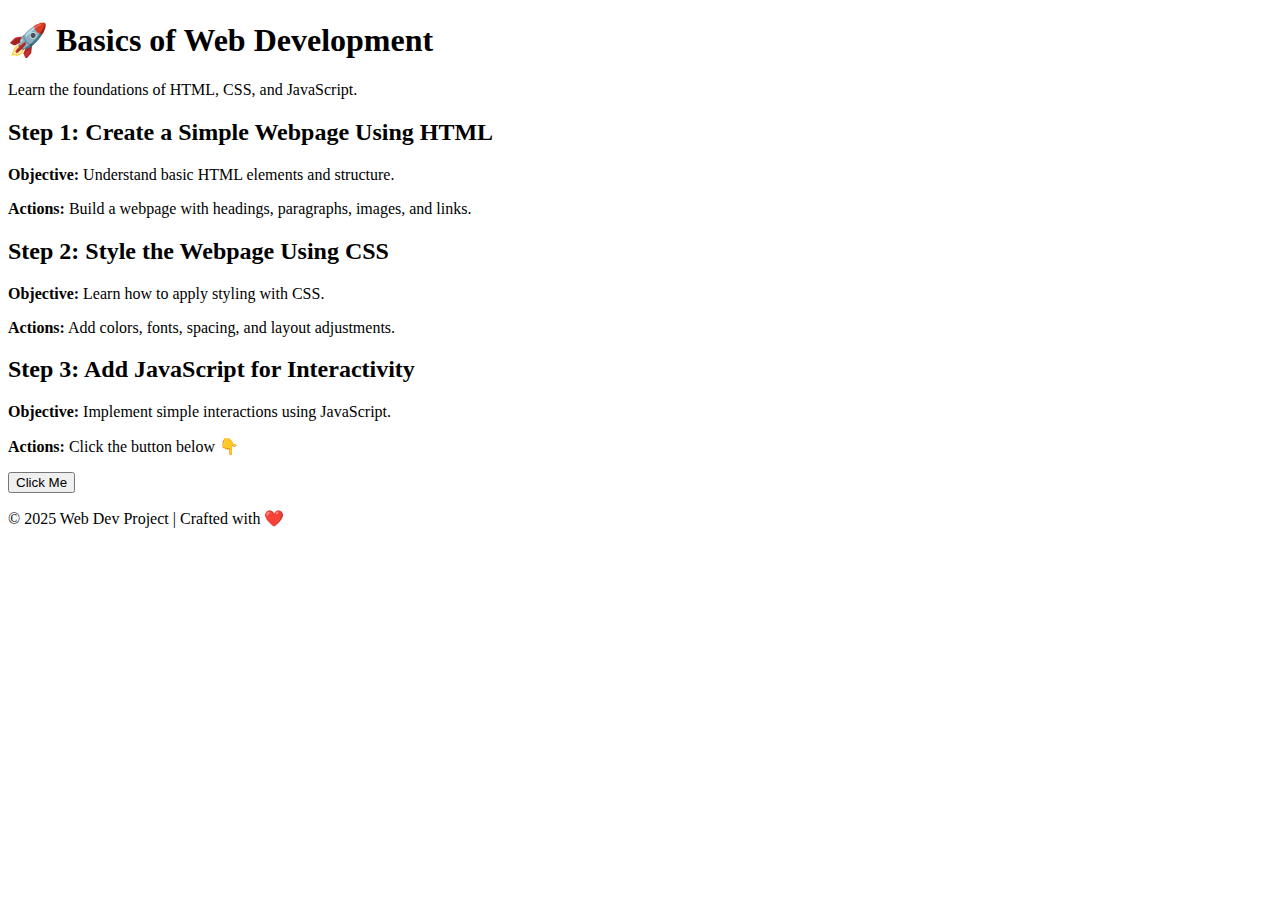
==== index.html @ 35734cfb "Create index.html" ====
<!DOCTYPE html>
<html lang="en">
<head>
  <meta charset="UTF-8" />
  <meta name="viewport" content="width=device-width, initial-scale=1.0" />
  <title>Basics of Web Development</title>
  <link rel="stylesheet" href="style.css" />
</head>
<body>
  <div class="container">
    <header>
      <h1>🚀 Basics of Web Development</h1>
      <p>Learn the foundations of HTML, CSS, and JavaScript.</p>
    </header>

    <main>
      <section class="card">
        <h2>Step 1: Create a Simple Webpage Using HTML</h2>
        <p><strong>Objective:</strong> Understand basic HTML elements and structure.</p>
        <p><strong>Actions:</strong> Build a webpage with headings, paragraphs, images, and links.</p>
      </section>

      <section class="card">
        <h2>Step 2: Style the Webpage Using CSS</h2>
        <p><strong>Objective:</strong> Learn how to apply styling with CSS.</p>
        <p><strong>Actions:</strong> Add colors, fonts, spacing, and layout adjustments.</p>
      </section>

      <section class="card">
        <h2>Step 3: Add JavaScript for Interactivity</h2>
        <p><strong>Objective:</strong> Implement simple interactions using JavaScript.</p>
        <p><strong>Actions:</strong> Click the button below 👇</p>
        <button onclick="showAlert()">Click Me</button>
      </section>
    </main>

    <footer>
      <p>&copy; 2025 Web Dev Project | Crafted with ❤️</p>
    </footer>
  </div>

  <script src="script.js"></script>
</body>
</html>
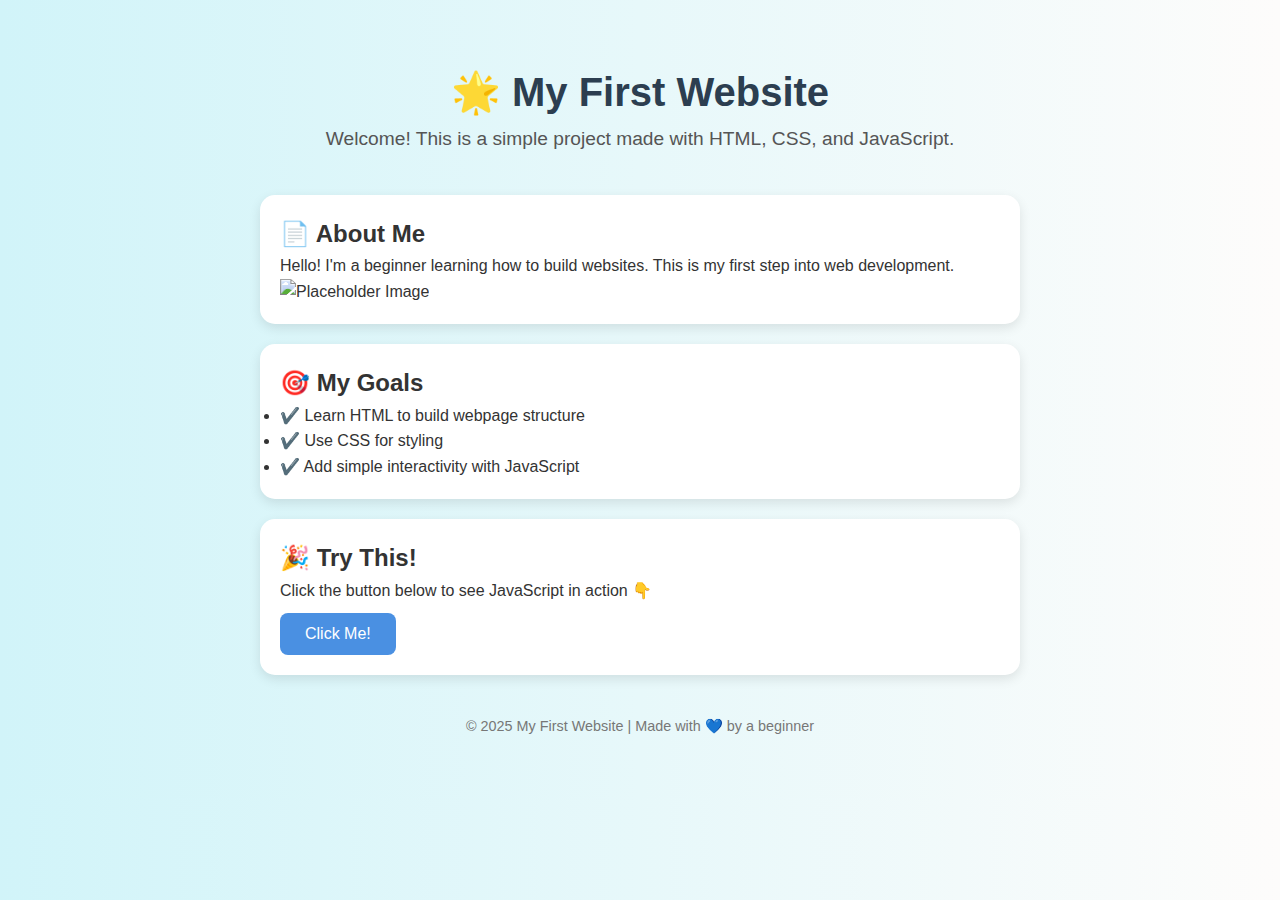
==== commit 70d881c9: "Update index.html" ====
--- a/index.html
+++ b/index.html
@@ -3,39 +3,41 @@
 <head>
   <meta charset="UTF-8" />
   <meta name="viewport" content="width=device-width, initial-scale=1.0" />
-  <title>Basics of Web Development</title>
+  <title>My First Website</title>
   <link rel="stylesheet" href="style.css" />
 </head>
 <body>
   <div class="container">
     <header>
-      <h1>🚀 Basics of Web Development</h1>
-      <p>Learn the foundations of HTML, CSS, and JavaScript.</p>
+      <h1>🌟 My First Website</h1>
+      <p>Welcome! This is a simple project made with HTML, CSS, and JavaScript.</p>
     </header>
 
     <main>
       <section class="card">
-        <h2>Step 1: Create a Simple Webpage Using HTML</h2>
-        <p><strong>Objective:</strong> Understand basic HTML elements and structure.</p>
-        <p><strong>Actions:</strong> Build a webpage with headings, paragraphs, images, and links.</p>
+        <h2>📄 About Me</h2>
+        <p>Hello! I'm a beginner learning how to build websites. This is my first step into web development.</p>
+        <img src="https://via.placeholder.com/400x200" alt="Placeholder Image" class="image"/>
       </section>
 
       <section class="card">
-        <h2>Step 2: Style the Webpage Using CSS</h2>
-        <p><strong>Objective:</strong> Learn how to apply styling with CSS.</p>
-        <p><strong>Actions:</strong> Add colors, fonts, spacing, and layout adjustments.</p>
+        <h2>🎯 My Goals</h2>
+        <ul>
+          <li>✔️ Learn HTML to build webpage structure</li>
+          <li>✔️ Use CSS for styling</li>
+          <li>✔️ Add simple interactivity with JavaScript</li>
+        </ul>
       </section>
 
       <section class="card">
-        <h2>Step 3: Add JavaScript for Interactivity</h2>
-        <p><strong>Objective:</strong> Implement simple interactions using JavaScript.</p>
-        <p><strong>Actions:</strong> Click the button below 👇</p>
-        <button onclick="showAlert()">Click Me</button>
+        <h2>🎉 Try This!</h2>
+        <p>Click the button below to see JavaScript in action 👇</p>
+        <button onclick="showMessage()">Click Me!</button>
       </section>
     </main>
 
     <footer>
-      <p>&copy; 2025 Web Dev Project | Crafted with ❤️</p>
+      <p>&copy; 2025 My First Website | Made with 💙 by a beginner</p>
     </footer>
   </div>
 
--- a/style.css
+++ b/style.css
@@ -0,0 +1,83 @@
+/* Reset & Base */
+* {
+  margin: 0;
+  padding: 0;
+  box-sizing: border-box;
+}
+body {
+  font-family: "Segoe UI", Tahoma, Geneva, Verdana, sans-serif;
+  background: linear-gradient(to right, #d1f4f9, #fdfcfb);
+  color: #333;
+  line-height: 1.6;
+}
+
+/* Layout */
+.container {
+  max-width: 800px;
+  margin: 40px auto;
+  padding: 20px;
+}
+
+/* Header */
+header {
+  text-align: center;
+  margin-bottom: 40px;
+}
+header h1 {
+  font-size: 2.5rem;
+  color: #2c3e50;
+  animation: fadeIn 1s ease-in-out;
+}
+header p {
+  font-size: 1.2rem;
+  color: #555;
+}
+
+/* Sections */
+.card {
+  background: #ffffff;
+  padding: 20px;
+  margin-bottom: 20px;
+  border-radius: 15px;
+  box-shadow: 0 4px 12px rgba(0, 0, 0, 0.1);
+  transition: transform 0.2s ease;
+}
+.card:hover {
+  transform: translateY(-5px);
+}
+
+/* Button */
+button {
+  background-color: #4a90e2;
+  color: #fff;
+  padding: 12px 25px;
+  border: none;
+  border-radius: 8px;
+  font-size: 16px;
+  cursor: pointer;
+  margin-top: 10px;
+  transition: background-color 0.3s ease;
+}
+button:hover {
+  background-color: #357ab8;
+}
+
+/* Footer */
+footer {
+  text-align: center;
+  margin-top: 40px;
+  color: #777;
+  font-size: 0.9rem;
+}
+
+/* Animations */
+@keyframes fadeIn {
+  from {
+    opacity: 0;
+    transform: translateY(-20px);
+  }
+  to {
+    opacity: 1;
+    transform: translateY(0);
+  }
+}
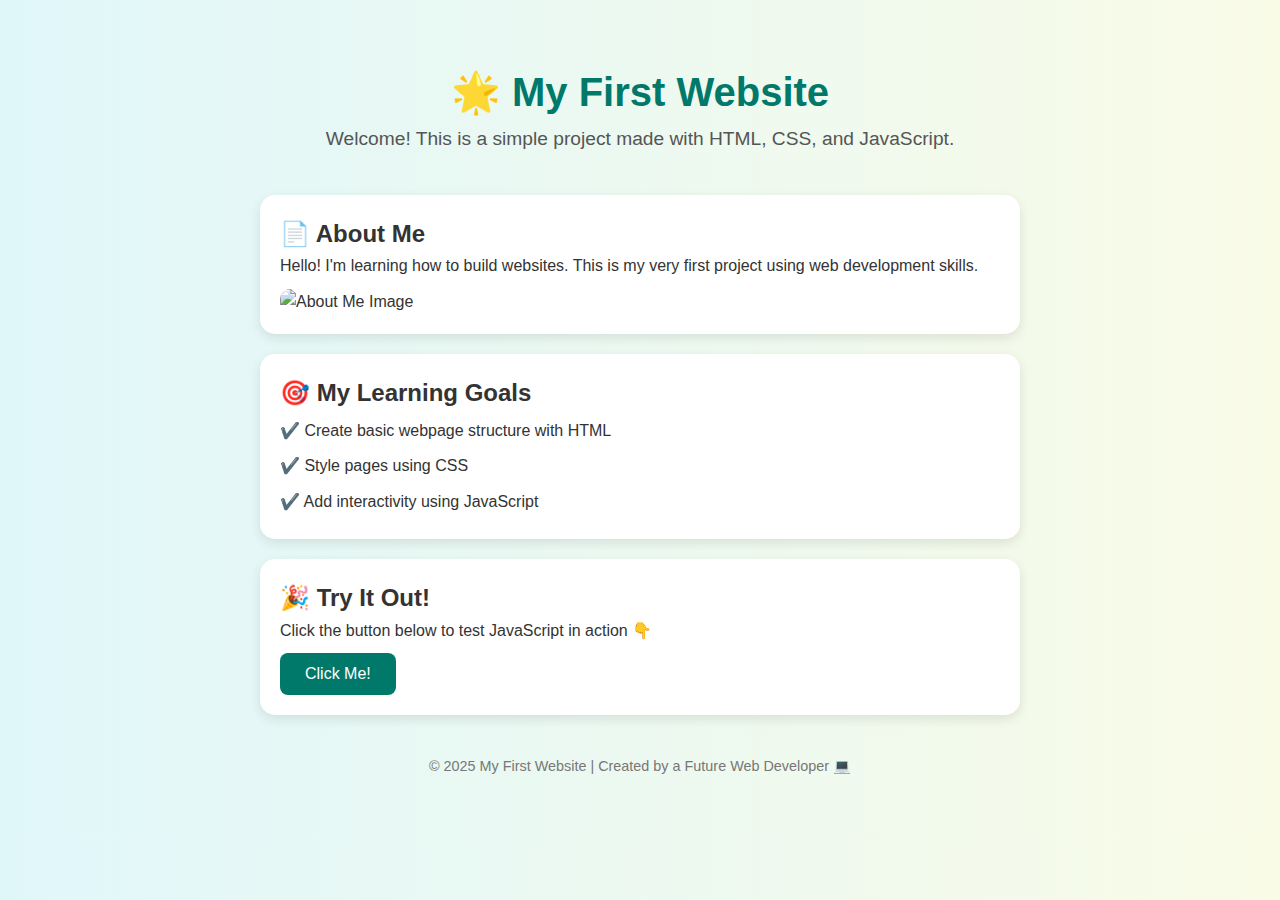
==== commit cfbb55f1: "Update index.html" ====
--- a/index.html
+++ b/index.html
@@ -7,6 +7,8 @@
   <link rel="stylesheet" href="style.css" />
 </head>
 <body>
+  
+  <script src="script.js"></script>
   <div class="container">
     <header>
       <h1>🌟 My First Website</h1>
@@ -16,31 +18,30 @@
     <main>
       <section class="card">
         <h2>📄 About Me</h2>
-        <p>Hello! I'm a beginner learning how to build websites. This is my first step into web development.</p>
-        <img src="https://via.placeholder.com/400x200" alt="Placeholder Image" class="image"/>
+        <p>Hello! I'm learning how to build websites. This is my very first project using web development skills.</p>
+        <img src="https://via.placeholder.com/400x200" alt="About Me Image" class="image" />
       </section>
 
       <section class="card">
-        <h2>🎯 My Goals</h2>
+        <h2>🎯 My Learning Goals</h2>
         <ul>
-          <li>✔️ Learn HTML to build webpage structure</li>
-          <li>✔️ Use CSS for styling</li>
-          <li>✔️ Add simple interactivity with JavaScript</li>
+          <li>✔️ Create basic webpage structure with HTML</li>
+          <li>✔️ Style pages using CSS</li>
+          <li>✔️ Add interactivity using JavaScript</li>
         </ul>
       </section>
 
       <section class="card">
-        <h2>🎉 Try This!</h2>
-        <p>Click the button below to see JavaScript in action 👇</p>
-        <button onclick="showMessage()">Click Me!</button>
+        <h2>🎉 Try It Out!</h2>
+        <p>Click the button below to test JavaScript in action 👇</p>
+        <button id="clickBtn">Click Me!</button>
       </section>
     </main>
 
     <footer>
-      <p>&copy; 2025 My First Website | Made with 💙 by a beginner</p>
+      <p>&copy; 2025 My First Website | Created by a Future Web Developer 💻</p>
     </footer>
   </div>
 
-  <script src="script.js"></script>
 </body>
 </html>
--- a/style.css
+++ b/style.css
@@ -6,7 +6,7 @@
 }
 body {
   font-family: "Segoe UI", Tahoma, Geneva, Verdana, sans-serif;
-  background: linear-gradient(to right, #d1f4f9, #fdfcfb);
+  background: linear-gradient(to right, #e0f7fa, #f9fbe7);
   color: #333;
   line-height: 1.6;
 }
@@ -25,7 +25,7 @@
 }
 header h1 {
   font-size: 2.5rem;
-  color: #2c3e50;
+  color: #00796b;
   animation: fadeIn 1s ease-in-out;
 }
 header p {
@@ -45,11 +45,25 @@
 .card:hover {
   transform: translateY(-5px);
 }
+.card ul {
+  list-style-type: none;
+  padding-left: 0;
+}
+.card ul li {
+  padding: 5px 0;
+}
+
+/* Image */
+.image {
+  width: 100%;
+  margin-top: 10px;
+  border-radius: 10px;
+}
 
 /* Button */
 button {
-  background-color: #4a90e2;
-  color: #fff;
+  background-color: #00796b;
+  color: white;
   padding: 12px 25px;
   border: none;
   border-radius: 8px;
@@ -59,7 +73,7 @@
   transition: background-color 0.3s ease;
 }
 button:hover {
-  background-color: #357ab8;
+  background-color: #004d40;
 }
 
 /* Footer */
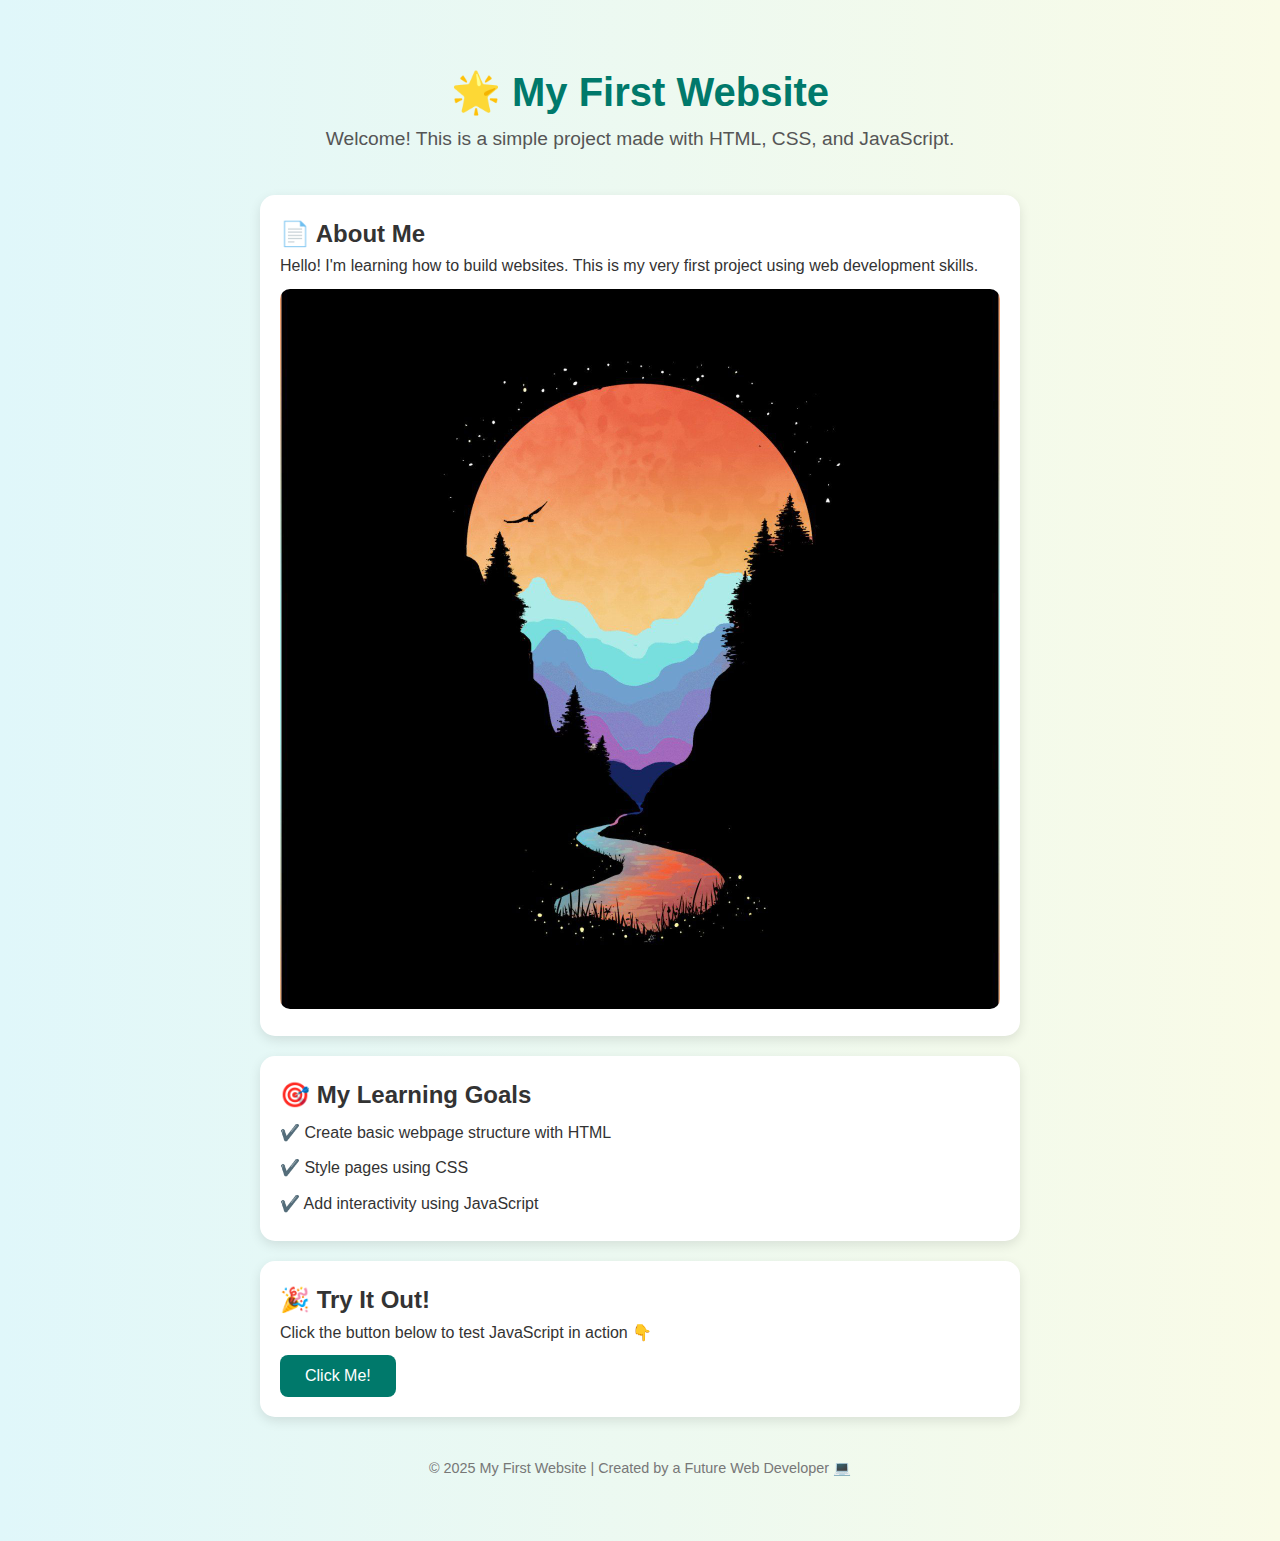
==== commit 93c9abab: "Update index.html" ====
--- a/index.html
+++ b/index.html
@@ -19,7 +19,7 @@
       <section class="card">
         <h2>📄 About Me</h2>
         <p>Hello! I'm learning how to build websites. This is my very first project using web development skills.</p>
-        <img src="https://via.placeholder.com/400x200" alt="About Me Image" class="image" />
+        <img src="./1528479.jpg" alt="About Me Image" class="image" />
       </section>
 
       <section class="card">
--- a/style.css
+++ b/style.css
@@ -11,7 +11,7 @@
   line-height: 1.6;
 }
 
-/* Layout */
+/* Container */
 .container {
   max-width: 800px;
   margin: 40px auto;
